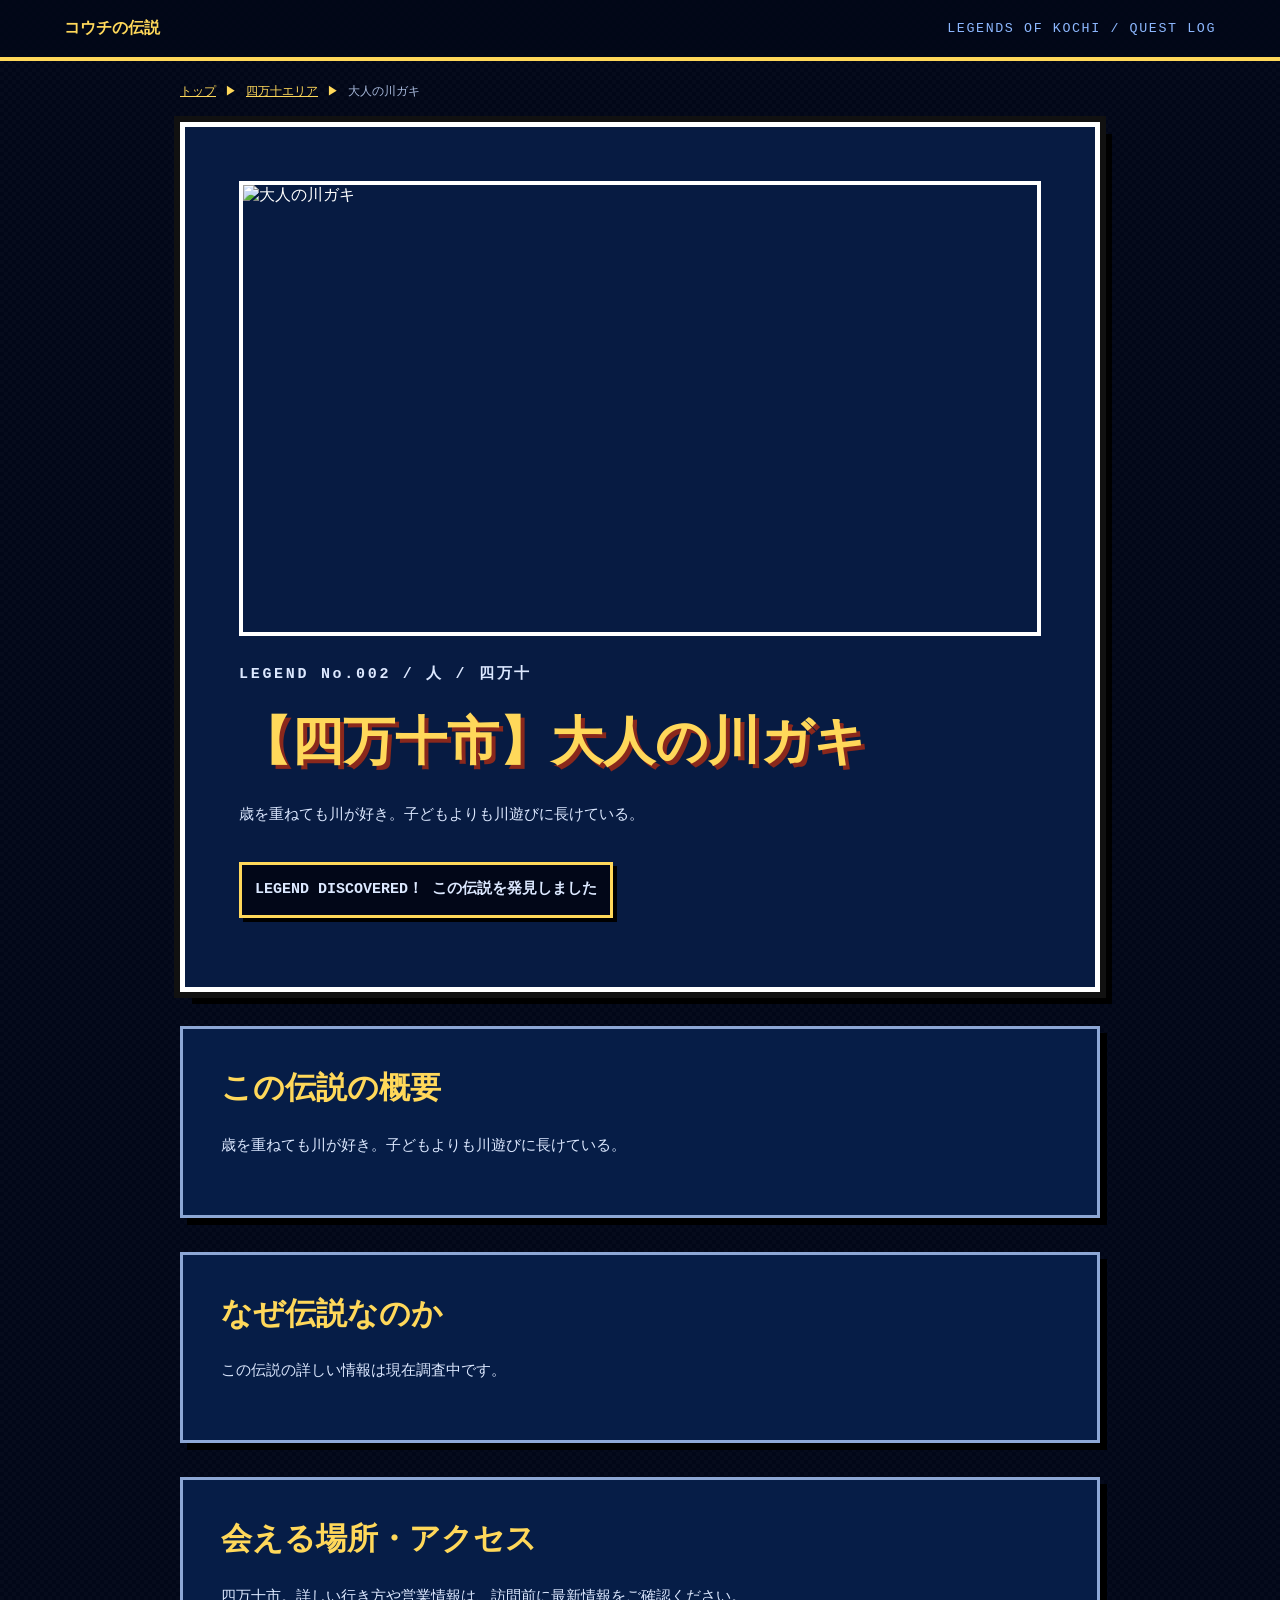
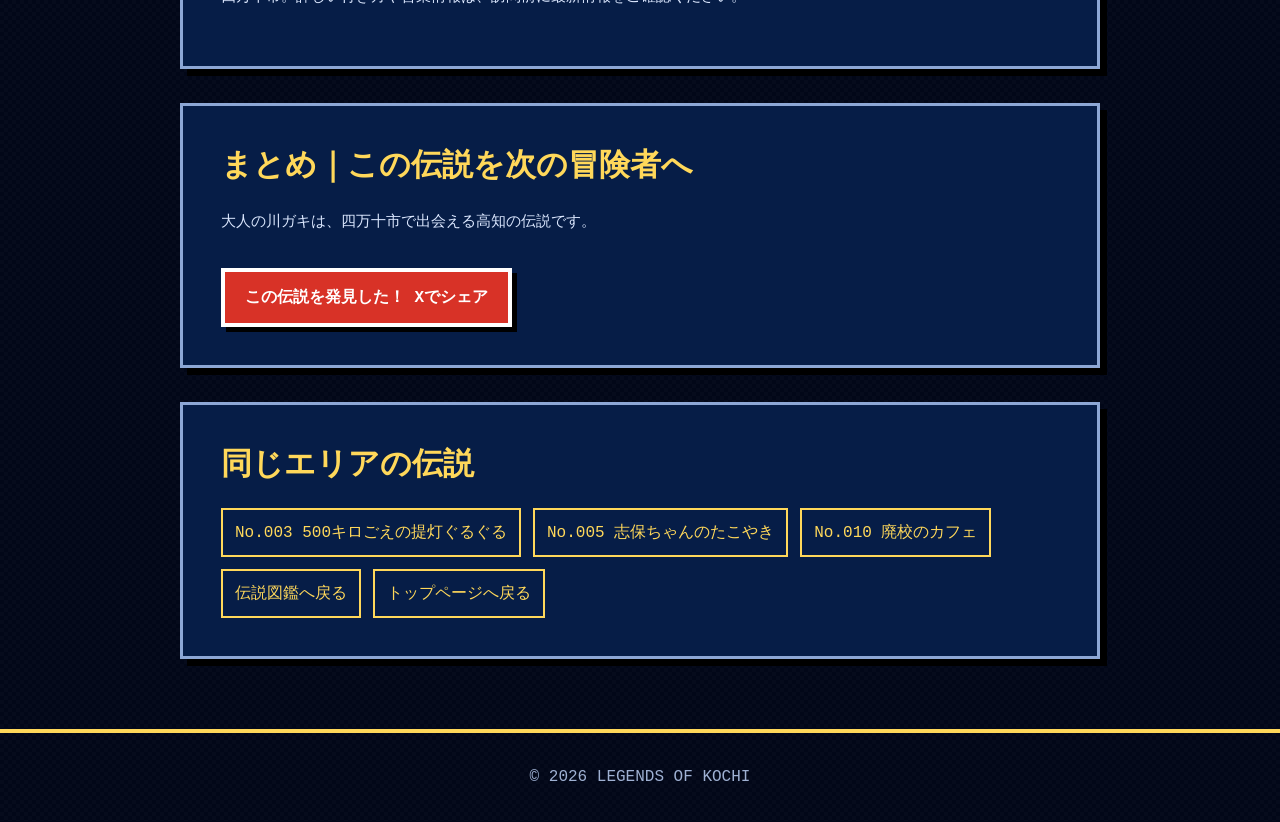
==== legends/002-adult-kawagaki/index.html @ cc47265d "Generate static legend pages" ====
<!doctype html><html lang="ja"><head><meta charset="UTF-8"><meta name="viewport" content="width=device-width,initial-scale=1"><meta name="theme-color" content="#071b42">
<title>【四万十市】大人の川ガキ｜人・四万十 - コウチの伝説</title><meta name="description" content="四万十市の「大人の川ガキ」を紹介。歳を重ねても川が好き。子どもよりも川遊びに長けている。 高知の人・文化・食・風景・祭りを伝説として集める冒険メディア「コウチの伝説」の記録です。"><meta name="robots" content="index,follow,max-image-preview:large"><link rel="canonical" href="https://miyamotomegumi925-debug.github.io/kochi-densetsu/legends/002-adult-kawagaki/">
<meta property="og:type" content="article"><meta property="og:locale" content="ja_JP"><meta property="og:site_name" content="コウチの伝説"><meta property="og:title" content="【四万十市】大人の川ガキ｜コウチの伝説"><meta property="og:description" content="四万十市の「大人の川ガキ」を紹介。歳を重ねても川が好き。子どもよりも川遊びに長けている。 高知の人・文化・食・風景・祭りを伝説として集める冒険メディア「コウチの伝説」の記録です。"><meta property="og:image" content="https://klyjygzrdqbvndbrcsvn.supabase.co/storage/v1/object/public/submission-images/4f3aa817-1e32-4eed-9f2c-62b76d207861.jpg"><meta property="og:url" content="https://miyamotomegumi925-debug.github.io/kochi-densetsu/legends/002-adult-kawagaki/"><meta name="twitter:card" content="summary_large_image">
<link rel="stylesheet" href="../../src/legend-article.css?v=20260815-2"><link rel="stylesheet" href="../../src/legend-pages.css?v=20260815-2"><script type="application/ld+json">{"@context":"https://schema.org","@type":"BreadcrumbList","itemListElement":[{"@type":"ListItem","position":1,"name":"コウチの伝説","item":"https://miyamotomegumi925-debug.github.io/kochi-densetsu/"},{"@type":"ListItem","position":2,"name":"四万十エリア","item":"https://miyamotomegumi925-debug.github.io/kochi-densetsu/#map"},{"@type":"ListItem","position":3,"name":"大人の川ガキ","item":"https://miyamotomegumi925-debug.github.io/kochi-densetsu/legends/002-adult-kawagaki/"}]}</script><script type="application/ld+json">{"@context":"https://schema.org","@type":"Article","headline":"【四万十市】大人の川ガキ","description":"四万十市の「大人の川ガキ」を紹介。歳を重ねても川が好き。子どもよりも川遊びに長けている。 高知の人・文化・食・風景・祭りを伝説として集める冒険メディア「コウチの伝説」の記録です。","inLanguage":"ja","image":"https://klyjygzrdqbvndbrcsvn.supabase.co/storage/v1/object/public/submission-images/4f3aa817-1e32-4eed-9f2c-62b76d207861.jpg","mainEntityOfPage":"https://miyamotomegumi925-debug.github.io/kochi-densetsu/legends/002-adult-kawagaki/","publisher":{"@type":"Organization","name":"コウチの伝説"},"about":{"@type":"Thing","name":"大人の川ガキ"}}</script></head><body>
<nav class="article-nav" aria-label="記事ナビゲーション"><a href="../../index.html">コウチの伝説</a><small>LEGENDS OF KOCHI / QUEST LOG</small></nav><nav class="legend-breadcrumb" aria-label="パンくずリスト"><ol><li><a href="../../index.html">トップ</a></li><li><a href="../../index.html#map">四万十エリア</a></li><li aria-current="page">大人の川ガキ</li></ol></nav>
<main><article class="legend-article" data-legend-page data-legend-id="002" data-legend-area="四万十"><header class="legend-article-header"><img class="legend-hero-image" src="https://klyjygzrdqbvndbrcsvn.supabase.co/storage/v1/object/public/submission-images/4f3aa817-1e32-4eed-9f2c-62b76d207861.jpg" alt="大人の川ガキ" width="960" height="540"><p class="legend-number">LEGEND No.002 / 人 / 四万十</p><h1>【四万十市】大人の川ガキ</h1><p class="legend-lead">歳を重ねても川が好き。子どもよりも川遊びに長けている。</p><p id="article-discovery-status" class="article-status" role="status" aria-live="polite">DISCOVERED ✓ 発見済み</p></header>
<section aria-labelledby="overview-title"><h2 id="overview-title">この伝説の概要</h2><p>歳を重ねても川が好き。子どもよりも川遊びに長けている。</p></section><section aria-labelledby="reason-title"><h2 id="reason-title">なぜ伝説なのか</h2><p>この伝説の詳しい情報は現在調査中です。</p></section><section aria-labelledby="access-title"><h2 id="access-title">会える場所・アクセス</h2><p>四万十市。詳しい行き方や営業情報は、訪問前に最新情報をご確認ください。</p></section>
<section aria-labelledby="summary-title"><h2 id="summary-title">まとめ｜この伝説を次の冒険者へ</h2><p>大人の川ガキは、四万十市で出会える高知の伝説です。</p><a id="share-on-x" class="share-button" href="https://twitter.com/intent/tweet" target="_blank" rel="noopener">この伝説を発見した！ Xでシェア</a></section>
<section aria-labelledby="next-title"><h2 id="next-title">同じエリアの伝説</h2><div class="related-links"><a href="../003-lantern-dance/">No.003 500キロごえの提灯ぐるぐる</a><a href="../005-shiho-takoyaki/">No.005 志保ちゃんのたこやき</a><a href="../010-closed-school-cafe/">No.010 廃校のカフェ</a><a href="../../index.html#zukan">伝説図鑑へ戻る</a><a href="../../index.html">トップページへ戻る</a></div></section></article></main><footer class="article-footer">© 2026 LEGENDS OF KOCHI</footer><script src="../../src/legend-page.js?v=20260815-2" defer></script></body></html>
---- src/legend-article.css ----
:root{--navy:#020718;--blue:#071b42;--gold:#ffd85a;--red:#d83227;--white:#fff;--pale:#dce8ff}
*{box-sizing:border-box}html{scroll-behavior:smooth}body{margin:0;background:var(--navy);color:var(--white);font-family:"MS Gothic","Yu Gothic",monospace;background-image:linear-gradient(45deg,#ffffff04 25%,transparent 25%,transparent 75%,#ffffff04 75%),linear-gradient(45deg,#ffffff04 25%,transparent 25%,transparent 75%,#ffffff04 75%);background-size:8px 8px;background-position:0 0,4px 4px}a{color:inherit}.article-nav{display:flex;align-items:center;justify-content:space-between;gap:20px;padding:18px clamp(18px,5vw,64px);border-bottom:4px solid var(--gold);background:#020718e8}.article-nav a{color:var(--gold);text-decoration:none;font-weight:bold}.article-nav small{color:#8db8ff;letter-spacing:.12em}.legend-breadcrumb{max-width:960px;margin:0 auto;padding:22px 20px;font-size:12px;color:#a9badc}.legend-breadcrumb ol{display:flex;gap:9px;flex-wrap:wrap;list-style:none;margin:0;padding:0}.legend-breadcrumb li:not(:last-child)::after{content:"▶";margin-left:9px;color:var(--gold)}.legend-breadcrumb a{color:var(--gold)}.legend-article{max-width:960px;margin:0 auto 70px;padding:0 20px}.legend-article-header{padding:clamp(24px,5vw,54px);border:5px solid var(--white);box-shadow:0 0 0 6px #111,12px 12px #000;background:var(--blue)}.legend-number{margin:0;color:var(--gold);font:bold 12px monospace;letter-spacing:.18em}.legend-article h1{margin:18px 0;color:var(--gold);font-size:clamp(29px,5vw,52px);line-height:1.45;text-shadow:4px 4px #8a281c}.legend-lead{max-width:760px;color:var(--pale);font-size:clamp(15px,2vw,18px);line-height:2}.article-status{display:inline-block;margin-top:16px;padding:10px 13px;border:3px solid var(--gold);background:#020718;color:var(--gold);font-weight:bold;box-shadow:4px 4px #000}.article-status:focus{outline:3px solid var(--white)}.legend-article section{margin-top:34px;padding:clamp(22px,4vw,38px);border:3px solid #8da7d5;background:#061d47;box-shadow:7px 7px #000}.legend-article h2{margin:0 0 18px;color:var(--gold);font-size:clamp(22px,3vw,31px);line-height:1.5}.legend-article h3{margin:25px 0 8px;color:#fff0b3;font-size:18px}.legend-article p,.legend-article li{color:var(--pale);font-size:15px;line-height:2}.legend-article ul{padding-left:1.4em}.spot-list{display:grid;grid-template-columns:1fr 1fr;gap:16px;padding:0;list-style:none}.spot-list li{padding:17px;border:2px dashed var(--gold);background:#020718}.spot-list strong{display:block;color:var(--gold)}.spot-list a{color:#ff9e97}.share-button{display:inline-block;margin-top:15px;padding:15px 20px;border:4px solid var(--white);background:var(--red);color:#fff;text-decoration:none;font-weight:bold;box-shadow:5px 5px #000}.related-links{display:flex;gap:12px;flex-wrap:wrap}.related-links a{padding:12px;border:2px solid var(--gold);color:var(--gold);text-decoration:none}.article-footer{padding:35px 20px;text-align:center;border-top:4px solid var(--gold);color:#9fb1d3}@media(max-width:640px){.article-nav{align-items:flex-start;flex-direction:column}.spot-list{grid-template-columns:1fr}.legend-article{padding:0 14px}.legend-article-header,.legend-article section{box-shadow:5px 5px #000}.legend-article p,.legend-article li{font-size:14px}.share-button{display:block;text-align:center}}@media(prefers-reduced-motion:reduce){html{scroll-behavior:auto}}
---- src/legend-pages.css ----
.db-legends .db-legend-detail{display:inline-block;margin:8px 12px 4px 0;padding:8px 10px;border:2px solid var(--pixel-gold);color:var(--pixel-gold);text-decoration:none}
.db-legends .db-legend-detail:hover,.db-legends .db-legend-detail:focus-visible{background:var(--pixel-gold);color:#071b42}
.discover-action.legend-page-link{color:white!important;text-decoration:none}
.legend-hero-image{display:block;width:100%;height:auto;max-height:520px;margin:0 0 24px;border:4px solid var(--white);object-fit:cover;image-rendering:auto}
.share-button.secondary{background:#071b42;color:var(--gold);border-color:var(--gold)}
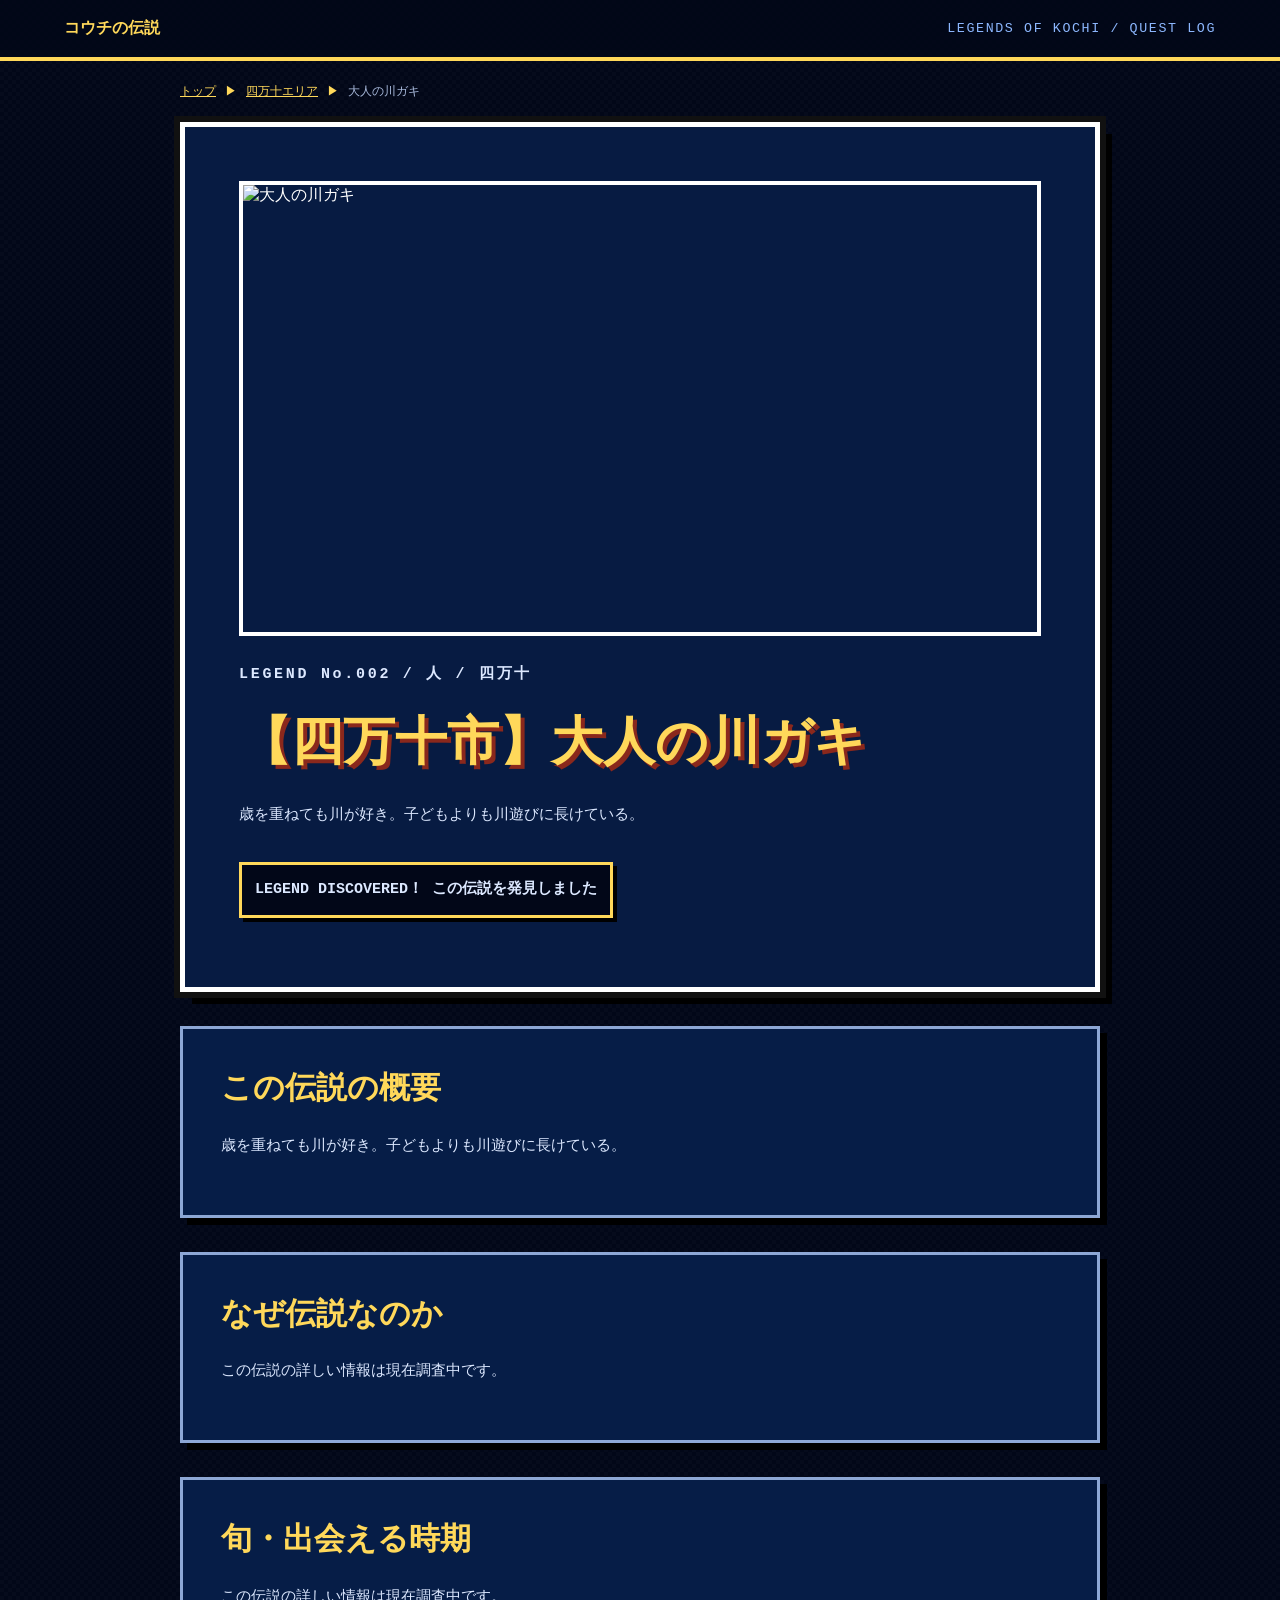
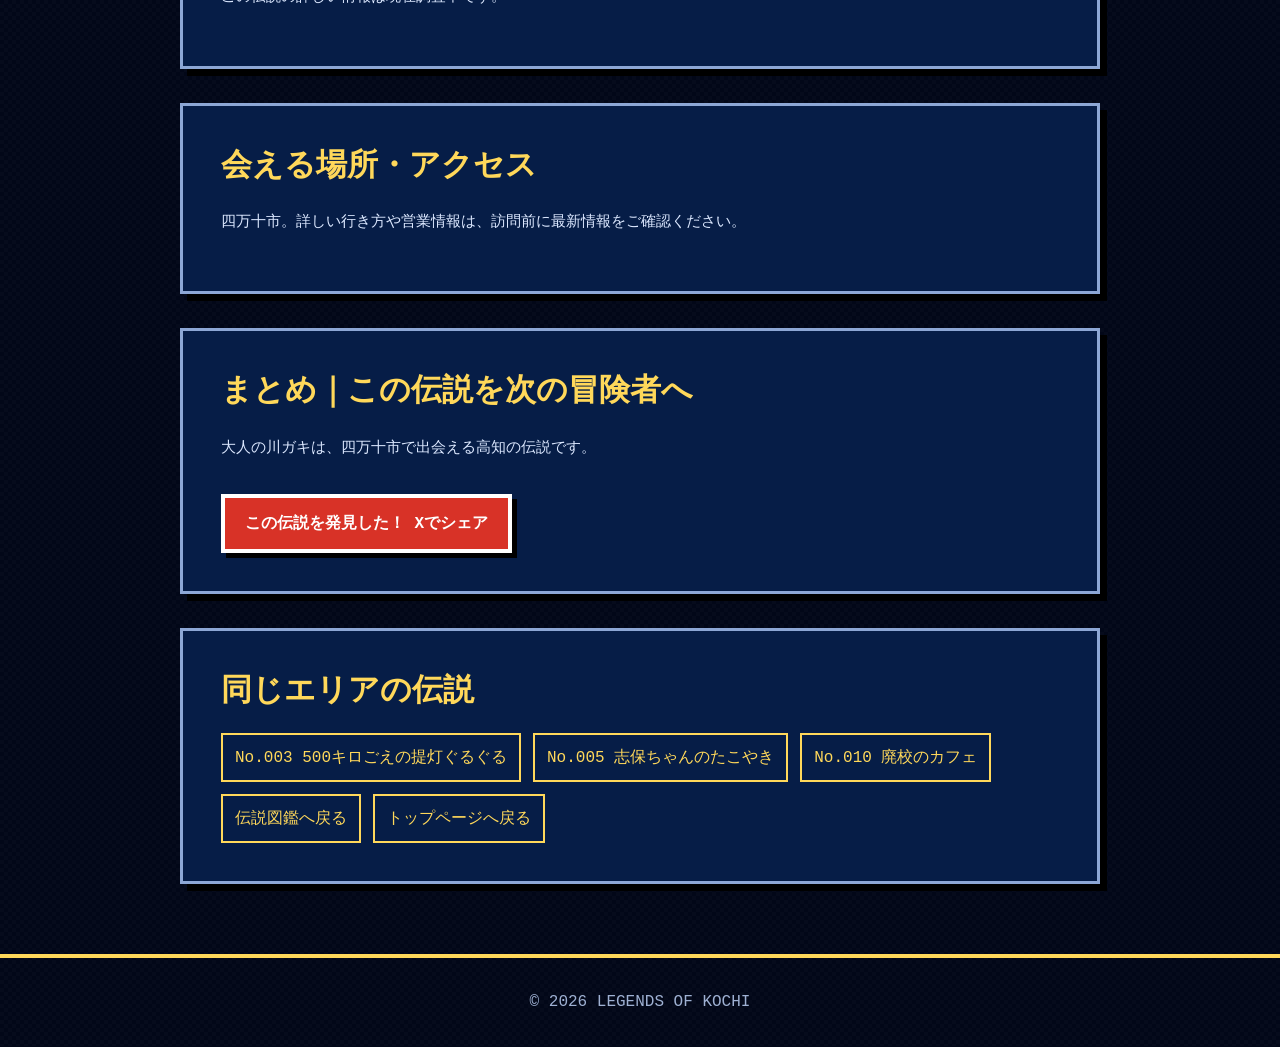
==== commit 66139177: "Generate static legend pages" ====
--- a/legends/002-adult-kawagaki/index.html
+++ b/legends/002-adult-kawagaki/index.html
@@ -3,7 +3,7 @@
 <meta property="og:type" content="article"><meta property="og:locale" content="ja_JP"><meta property="og:site_name" content="コウチの伝説"><meta property="og:title" content="【四万十市】大人の川ガキ｜コウチの伝説"><meta property="og:description" content="四万十市の「大人の川ガキ」を紹介。歳を重ねても川が好き。子どもよりも川遊びに長けている。 高知の人・文化・食・風景・祭りを伝説として集める冒険メディア「コウチの伝説」の記録です。"><meta property="og:image" content="https://klyjygzrdqbvndbrcsvn.supabase.co/storage/v1/object/public/submission-images/4f3aa817-1e32-4eed-9f2c-62b76d207861.jpg"><meta property="og:url" content="https://miyamotomegumi925-debug.github.io/kochi-densetsu/legends/002-adult-kawagaki/"><meta name="twitter:card" content="summary_large_image">
 <link rel="stylesheet" href="../../src/legend-article.css?v=20260815-2"><link rel="stylesheet" href="../../src/legend-pages.css?v=20260815-2"><script type="application/ld+json">{"@context":"https://schema.org","@type":"BreadcrumbList","itemListElement":[{"@type":"ListItem","position":1,"name":"コウチの伝説","item":"https://miyamotomegumi925-debug.github.io/kochi-densetsu/"},{"@type":"ListItem","position":2,"name":"四万十エリア","item":"https://miyamotomegumi925-debug.github.io/kochi-densetsu/#map"},{"@type":"ListItem","position":3,"name":"大人の川ガキ","item":"https://miyamotomegumi925-debug.github.io/kochi-densetsu/legends/002-adult-kawagaki/"}]}</script><script type="application/ld+json">{"@context":"https://schema.org","@type":"Article","headline":"【四万十市】大人の川ガキ","description":"四万十市の「大人の川ガキ」を紹介。歳を重ねても川が好き。子どもよりも川遊びに長けている。 高知の人・文化・食・風景・祭りを伝説として集める冒険メディア「コウチの伝説」の記録です。","inLanguage":"ja","image":"https://klyjygzrdqbvndbrcsvn.supabase.co/storage/v1/object/public/submission-images/4f3aa817-1e32-4eed-9f2c-62b76d207861.jpg","mainEntityOfPage":"https://miyamotomegumi925-debug.github.io/kochi-densetsu/legends/002-adult-kawagaki/","publisher":{"@type":"Organization","name":"コウチの伝説"},"about":{"@type":"Thing","name":"大人の川ガキ"}}</script></head><body>
 <nav class="article-nav" aria-label="記事ナビゲーション"><a href="../../index.html">コウチの伝説</a><small>LEGENDS OF KOCHI / QUEST LOG</small></nav><nav class="legend-breadcrumb" aria-label="パンくずリスト"><ol><li><a href="../../index.html">トップ</a></li><li><a href="../../index.html#map">四万十エリア</a></li><li aria-current="page">大人の川ガキ</li></ol></nav>
-<main><article class="legend-article" data-legend-page data-legend-id="002" data-legend-area="四万十"><header class="legend-article-header"><img class="legend-hero-image" src="https://klyjygzrdqbvndbrcsvn.supabase.co/storage/v1/object/public/submission-images/4f3aa817-1e32-4eed-9f2c-62b76d207861.jpg" alt="大人の川ガキ" width="960" height="540"><p class="legend-number">LEGEND No.002 / 人 / 四万十</p><h1>【四万十市】大人の川ガキ</h1><p class="legend-lead">歳を重ねても川が好き。子どもよりも川遊びに長けている。</p><p id="article-discovery-status" class="article-status" role="status" aria-live="polite">DISCOVERED ✓ 発見済み</p></header>
-<section aria-labelledby="overview-title"><h2 id="overview-title">この伝説の概要</h2><p>歳を重ねても川が好き。子どもよりも川遊びに長けている。</p></section><section aria-labelledby="reason-title"><h2 id="reason-title">なぜ伝説なのか</h2><p>この伝説の詳しい情報は現在調査中です。</p></section><section aria-labelledby="access-title"><h2 id="access-title">会える場所・アクセス</h2><p>四万十市。詳しい行き方や営業情報は、訪問前に最新情報をご確認ください。</p></section>
+<main><article class="legend-article" data-legend-page data-legend-id="002" data-legend-record-id="c7ffb36c-3b9a-46c8-b275-73accf39a48f" data-legend-area="四万十"><header class="legend-article-header"><img class="legend-hero-image" src="https://klyjygzrdqbvndbrcsvn.supabase.co/storage/v1/object/public/submission-images/4f3aa817-1e32-4eed-9f2c-62b76d207861.jpg" alt="大人の川ガキ" width="960" height="540"><p class="legend-number">LEGEND No.002 / 人 / 四万十</p><h1>【四万十市】大人の川ガキ</h1><p class="legend-lead">歳を重ねても川が好き。子どもよりも川遊びに長けている。</p><p id="article-discovery-status" class="article-status" role="status" aria-live="polite">DISCOVERED ✓ 発見済み</p></header>
+<section aria-labelledby="overview-title"><h2 id="overview-title">この伝説の概要</h2><p>歳を重ねても川が好き。子どもよりも川遊びに長けている。</p></section><section aria-labelledby="reason-title"><h2 id="reason-title">なぜ伝説なのか</h2><p>この伝説の詳しい情報は現在調査中です。</p></section><section aria-labelledby="season-title"><h2 id="season-title">旬・出会える時期</h2><p>この伝説の詳しい情報は現在調査中です。</p></section><section aria-labelledby="access-title"><h2 id="access-title">会える場所・アクセス</h2><p>四万十市。詳しい行き方や営業情報は、訪問前に最新情報をご確認ください。</p></section>
 <section aria-labelledby="summary-title"><h2 id="summary-title">まとめ｜この伝説を次の冒険者へ</h2><p>大人の川ガキは、四万十市で出会える高知の伝説です。</p><a id="share-on-x" class="share-button" href="https://twitter.com/intent/tweet" target="_blank" rel="noopener">この伝説を発見した！ Xでシェア</a></section>
 <section aria-labelledby="next-title"><h2 id="next-title">同じエリアの伝説</h2><div class="related-links"><a href="../003-lantern-dance/">No.003 500キロごえの提灯ぐるぐる</a><a href="../005-shiho-takoyaki/">No.005 志保ちゃんのたこやき</a><a href="../010-closed-school-cafe/">No.010 廃校のカフェ</a><a href="../../index.html#zukan">伝説図鑑へ戻る</a><a href="../../index.html">トップページへ戻る</a></div></section></article></main><footer class="article-footer">© 2026 LEGENDS OF KOCHI</footer><script src="../../src/legend-page.js?v=20260815-2" defer></script></body></html>
